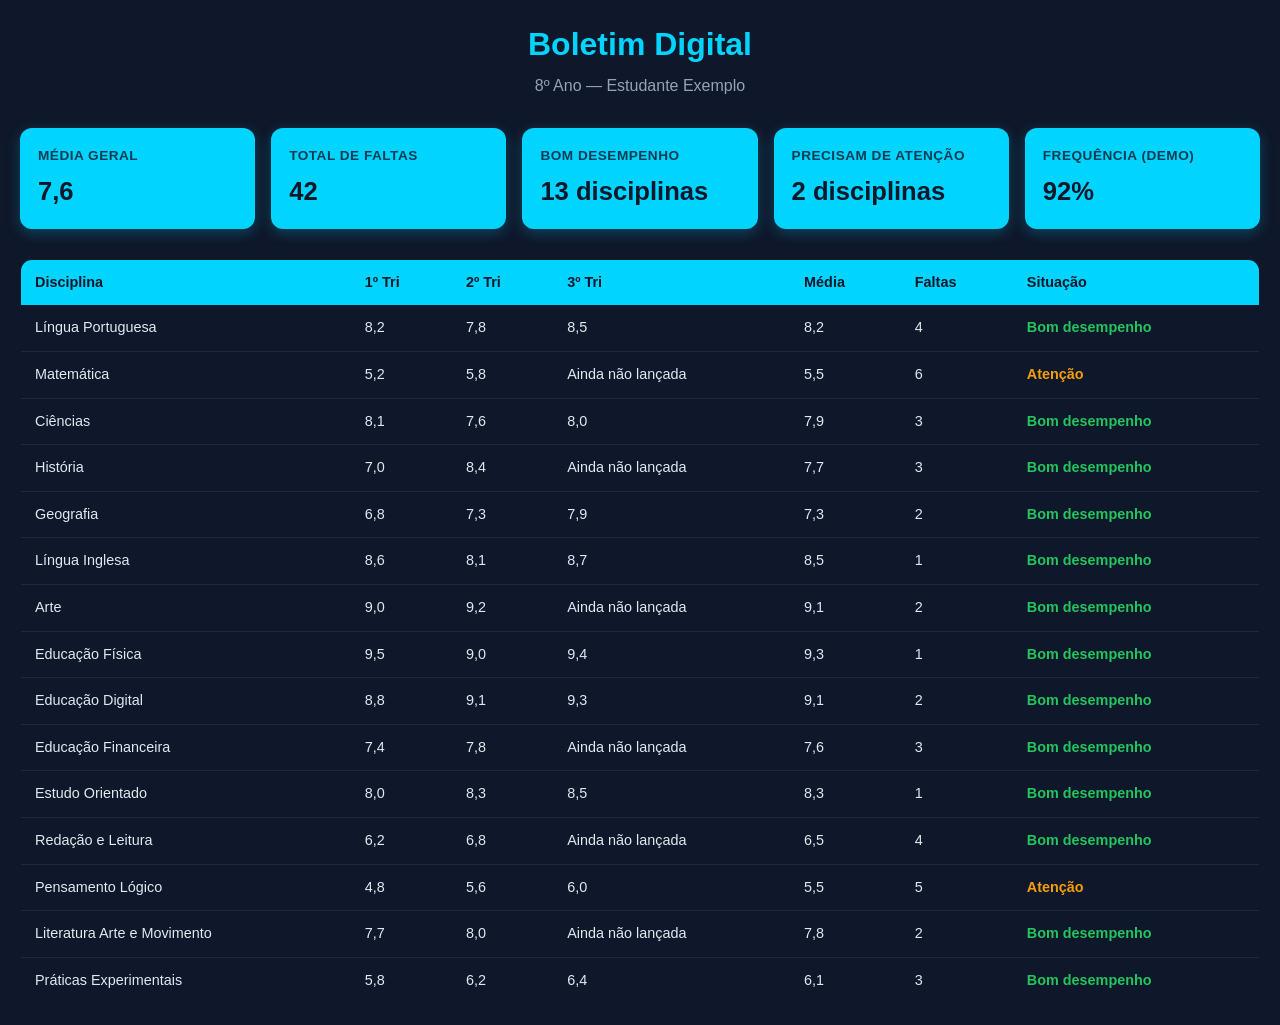
==== index.html @ 3dba6c2e "novo site" ====
<!DOCTYPE html>
<html lang="pt-BR">
<head>
  <meta charset="UTF-8" />
  <!-- Garante que o site funcione bem no celular -->
  <meta name="viewport" content="width=device-width, initial-scale=1.0" />
  <title>Boletim Digital</title>
  <!-- Liga o arquivo de estilo -->
  <link rel="stylesheet" href="style.css" />
</head>
<body>

  <!-- CABEÇALHO -->
  <header class="cabecalho">
    <h1>Boletim Digital</h1>
    <p class="subtitulo">8º Ano — Estudante Exemplo</p>
  </header>

  <!-- CARDS DE RESUMO (preenchidos pelo JavaScript) -->
  <section class="cards" id="cards"></section>

  <!-- TABELA DE DISCIPLINAS (preenchida pelo JavaScript) -->
  <section class="tabela-container">
    <table class="tabela">
      <thead>
        <tr>
          <th>Disciplina</th>
          <th>1º Tri</th>
          <th>2º Tri</th>
          <th>3º Tri</th>
          <th>Média</th>
          <th>Faltas</th>
          <th>Situação</th>
        </tr>
      </thead>
      <!-- O corpo da tabela é preenchido pelo script.js -->
      <tbody id="corpo-tabela"></tbody>
    </table>
  </section>

  <!-- Liga o arquivo de JavaScript -->
  <script src="script.js"></script>
</body>
</html>
---- style.css ----
/* ====== RESET BÁSICO ====== */
* {
  margin: 0;
  padding: 0;
  box-sizing: border-box;
}

/* ====== CORPO DA PÁGINA (DARK MODE) ====== */
body {
  font-family: Arial, Helvetica, sans-serif;
  background-color: #0f172a;      /* azul-marinho profundo */
  color: #e2e8f0;                  /* texto claro */
  padding: 20px;
  line-height: 1.5;
}

/* ====== CABEÇALHO ====== */
.cabecalho {
  text-align: center;
  margin-bottom: 30px;
}

.cabecalho h1 {
  color: #00d4ff;                  /* ciano neon */
  font-size: 2rem;
  margin-bottom: 6px;
}

.subtitulo {
  color: #94a3b8;                  /* cinza-azulado suave */
  font-size: 1rem;
}

/* ====== ÁREA DOS CARDS ====== */
.cards {
  display: grid;
  /* Cria colunas automáticas que se ajustam à tela */
  grid-template-columns: repeat(auto-fit, minmax(180px, 1fr));
  gap: 16px;
  margin-bottom: 30px;
}

/* ====== CARD INDIVIDUAL (fundo ciano, texto escuro) ====== */
.card {
  background-color: #00d4ff;
  color: #0f172a;
  border-radius: 12px;
  padding: 18px;
  box-shadow: 0 4px 14px rgba(0, 212, 255, 0.25);
}

.card .titulo {
  font-size: 0.85rem;
  font-weight: bold;
  text-transform: uppercase;
  letter-spacing: 0.5px;
  margin-bottom: 6px;
  opacity: 0.8;
}

.card .valor {
  font-size: 1.6rem;
  font-weight: bold;
}

/* ====== CONTAINER DA TABELA ====== */
.tabela-container {
  overflow-x: auto;                /* permite rolar de lado no celular */
  border-radius: 12px;
}

/* ====== TABELA ====== */
.tabela {
  width: 100%;
  border-collapse: collapse;
  min-width: 640px;                /* garante que a tabela não "esprema" demais */
  background-color: #0f172a;
  border: 1px solid #1e293b;
  border-radius: 12px;
  overflow: hidden;
}

.tabela thead {
  background-color: #00d4ff;
  color: #0f172a;
}

.tabela th,
.tabela td {
  padding: 12px 14px;
  text-align: left;
  font-size: 0.9rem;
}

.tabela tbody tr {
  border-bottom: 1px solid #1e293b;
}

.tabela tbody tr:hover {
  background-color: #1e293b;       /* destaque ao passar o mouse */
}

/* ====== SITUAÇÕES (cores diferentes por texto) ====== */
.situacao-bom {
  color: #22c55e;                  /* verde */
  font-weight: bold;
}

.situacao-atencao {
  color: #f59e0b;                  /* laranja */
  font-weight: bold;
}

.situacao-sem-nota {
  color: #94a3b8;                  /* cinza */
  font-style: italic;
}

/* ====== AJUSTES PARA CELULAR ====== */
@media (max-width: 600px) {
  .cabecalho h1 {
    font-size: 1.5rem;
  }

  .card .valor {
    font-size: 1.3rem;
  }

  .tabela th,
  .tabela td {
    padding: 10px;
    font-size: 0.8rem;
  }
}
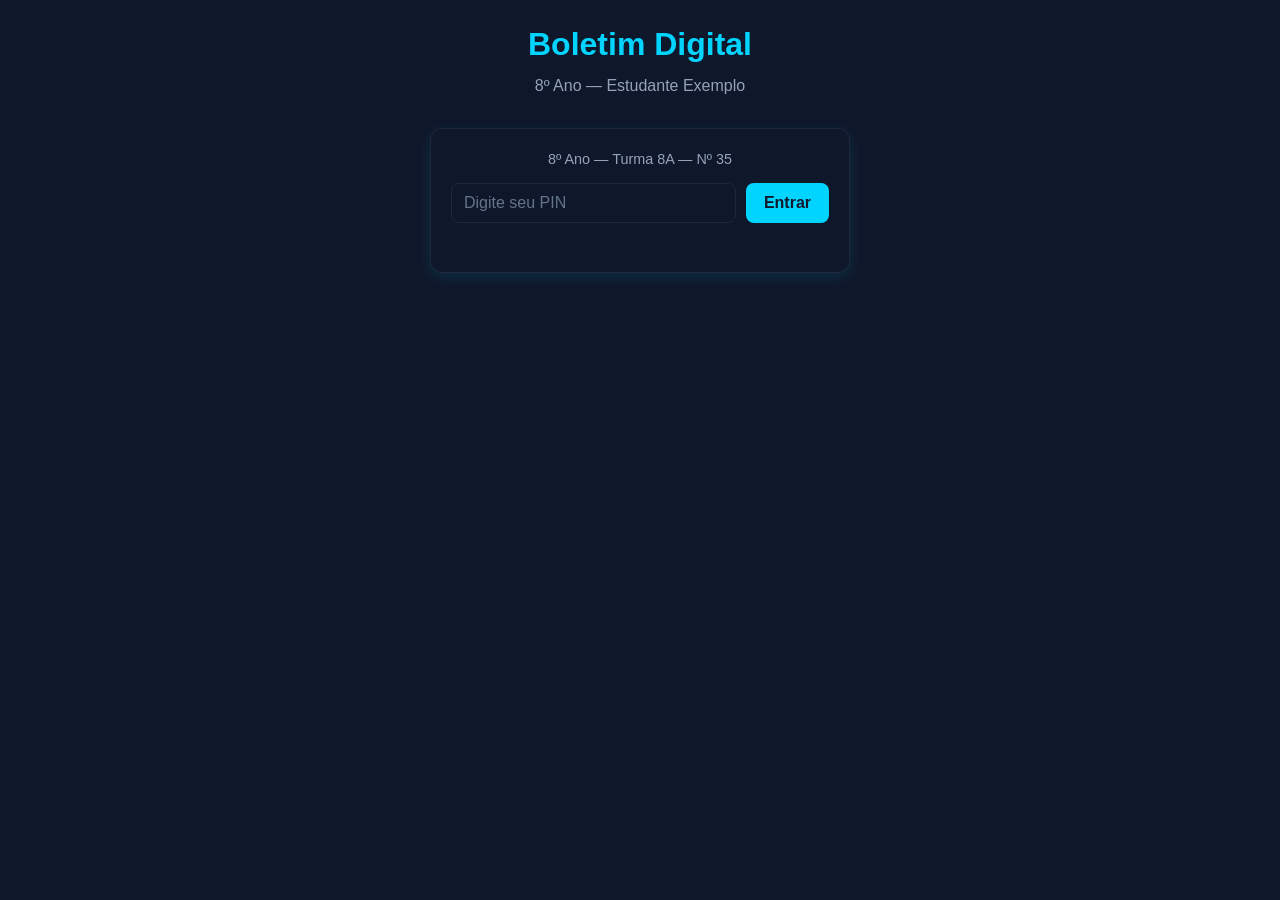
==== commit 9ec55979: "o" ====
--- a/index.html
+++ b/index.html
@@ -16,27 +16,57 @@
     <p class="subtitulo">8º Ano — Estudante Exemplo</p>
   </header>
 
-  <!-- CARDS DE RESUMO (preenchidos pelo JavaScript) -->
-  <section class="cards" id="cards"></section>
+  <!-- ÁREA DE ACESSO POR PIN -->
+  <section class="acesso" id="acesso">
+    <p class="acesso-info" id="acesso-info">8º Ano — Turma 8A — Nº 35</p>
+    <div class="acesso-campos">
+      <input
+        type="password"
+        id="campo-pin"
+        class="campo-pin"
+        inputmode="numeric"
+        autocomplete="off"
+        placeholder="Digite seu PIN"
+        aria-label="PIN"
+      />
+      <button type="button" id="botao-entrar" class="botao">Entrar</button>
+    </div>
+    <p class="acesso-status" id="acesso-status"></p>
+  </section>
 
-  <!-- TABELA DE DISCIPLINAS (preenchida pelo JavaScript) -->
-  <section class="tabela-container">
-    <table class="tabela">
-      <thead>
-        <tr>
-          <th>Disciplina</th>
-          <th>1º Tri</th>
-          <th>2º Tri</th>
-          <th>3º Tri</th>
-          <th>Média</th>
-          <th>Faltas</th>
-          <th>Situação</th>
-        </tr>
-      </thead>
-      <!-- O corpo da tabela é preenchido pelo script.js -->
-      <tbody id="corpo-tabela"></tbody>
-    </table>
-  </section>
+  <!-- ÁREA DO BOLETIM (oculta até o login) -->
+  <main id="area-boletim" class="area-boletim oculto">
+
+    <!-- CARDS DE RESUMO (preenchidos pelo JavaScript) -->
+    <section class="cards" id="cards"></section>
+
+    <!-- TABELA DE DISCIPLINAS (preenchida pelo JavaScript) -->
+    <section class="tabela-container">
+      <table class="tabela">
+        <thead>
+          <tr>
+            <th>Disciplina</th>
+            <th>1º Tri</th>
+            <th>2º Tri</th>
+            <th>3º Tri</th>
+            <th>Média</th>
+            <th>Faltas</th>
+            <th>Situação</th>
+          </tr>
+        </thead>
+        <!-- O corpo da tabela é preenchido pelo script.js -->
+        <tbody id="corpo-tabela"></tbody>
+      </table>
+    </section>
+
+    <!-- AÇÕES DE EDIÇÃO E SALVAMENTO -->
+    <section class="acoes-edicao" id="acoes-edicao">
+      <button type="button" id="botao-alterar" class="botao botao-secundario">Alterar dados</button>
+      <button type="button" id="botao-salvar" class="botao botao-primario oculto">Salvar alterações</button>
+      <p class="edicao-status" id="edicao-status"></p>
+    </section>
+
+  </main>
 
   <!-- Liga o arquivo de JavaScript -->
   <script src="script.js"></script>
--- a/style.css
+++ b/style.css
@@ -131,4 +131,157 @@
     padding: 10px;
     font-size: 0.8rem;
   }
+}
+
+/* ============================================================
+   ACRÉSCIMOS — ACESSO POR PIN, EDIÇÃO E STATUS
+   (mantendo o visual dark + ciano neon do projeto)
+   ============================================================ */
+
+/* Esconde elementos de forma acessível */
+.oculto {
+  display: none !important;
+}
+
+/* ====== ÁREA DE ACESSO (PIN) ====== */
+.acesso {
+  background-color: #0f172a;
+  border: 1px solid #1e293b;
+  border-radius: 12px;
+  padding: 20px;
+  max-width: 420px;
+  margin: 0 auto 30px;
+  text-align: center;
+  box-shadow: 0 4px 14px rgba(0, 212, 255, 0.12);
+}
+
+.acesso-info {
+  color: #94a3b8;
+  font-size: 0.9rem;
+  margin-bottom: 12px;
+}
+
+.acesso-campos {
+  display: flex;
+  gap: 10px;
+  justify-content: center;
+  flex-wrap: wrap;
+}
+
+.campo-pin {
+  flex: 1 1 140px;
+  min-width: 120px;
+  background-color: #0f172a;
+  color: #e2e8f0;
+  border: 1px solid #1e293b;
+  border-radius: 8px;
+  padding: 10px 12px;
+  font-size: 1rem;
+  outline: none;
+}
+
+.campo-pin:focus {
+  border-color: #00d4ff;
+  box-shadow: 0 0 0 2px rgba(0, 212, 255, 0.25);
+}
+
+.campo-pin::placeholder {
+  color: #64748b;
+}
+
+.acesso-status {
+  margin-top: 12px;
+  font-size: 0.9rem;
+  min-height: 1.2em;
+  color: #94a3b8;
+}
+
+.acesso-status.erro {
+  color: #f87171;
+}
+
+.acesso-status.sucesso {
+  color: #22c55e;
+}
+
+/* ====== BOTÕES ====== */
+.botao {
+  background-color: #00d4ff;
+  color: #0f172a;
+  border: none;
+  border-radius: 8px;
+  padding: 10px 18px;
+  font-size: 1rem;
+  font-weight: bold;
+  cursor: pointer;
+  transition: filter 0.15s ease, opacity 0.15s ease;
+}
+
+.botao:hover {
+  filter: brightness(1.1);
+}
+
+.botao:disabled {
+  opacity: 0.6;
+  cursor: not-allowed;
+}
+
+.botao-secundario {
+  background-color: #1e293b;
+  color: #00d4ff;
+  border: 1px solid #00d4ff;
+}
+
+.botao-primario {
+  background-color: #00d4ff;
+  color: #0f172a;
+}
+
+/* ====== AÇÕES DE EDIÇÃO ====== */
+.acoes-edicao {
+  margin-top: 20px;
+  text-align: center;
+}
+
+.acoes-edicao .botao {
+  margin: 0 6px;
+}
+
+.edicao-status {
+  margin-top: 12px;
+  font-size: 0.9rem;
+  min-height: 1.2em;
+  color: #94a3b8;
+}
+
+.edicao-status.erro {
+  color: #f87171;
+}
+
+.edicao-status.sucesso {
+  color: #22c55e;
+}
+
+/* ====== CAMPOS DE EDIÇÃO NA TABELA ====== */
+.campo-edicao {
+  width: 68px;
+  background-color: #0f172a;
+  color: #e2e8f0;
+  border: 1px solid #1e293b;
+  border-radius: 6px;
+  padding: 6px 8px;
+  font-size: 0.85rem;
+  text-align: center;
+  outline: none;
+}
+
+.campo-edicao:focus {
+  border-color: #00d4ff;
+  box-shadow: 0 0 0 2px rgba(0, 212, 255, 0.25);
+}
+
+/* Campo com valor inválido — destaque em vermelho */
+.campo-edicao.invalido {
+  border-color: #f87171;
+  box-shadow: 0 0 0 2px rgba(248, 113, 113, 0.25);
 }
